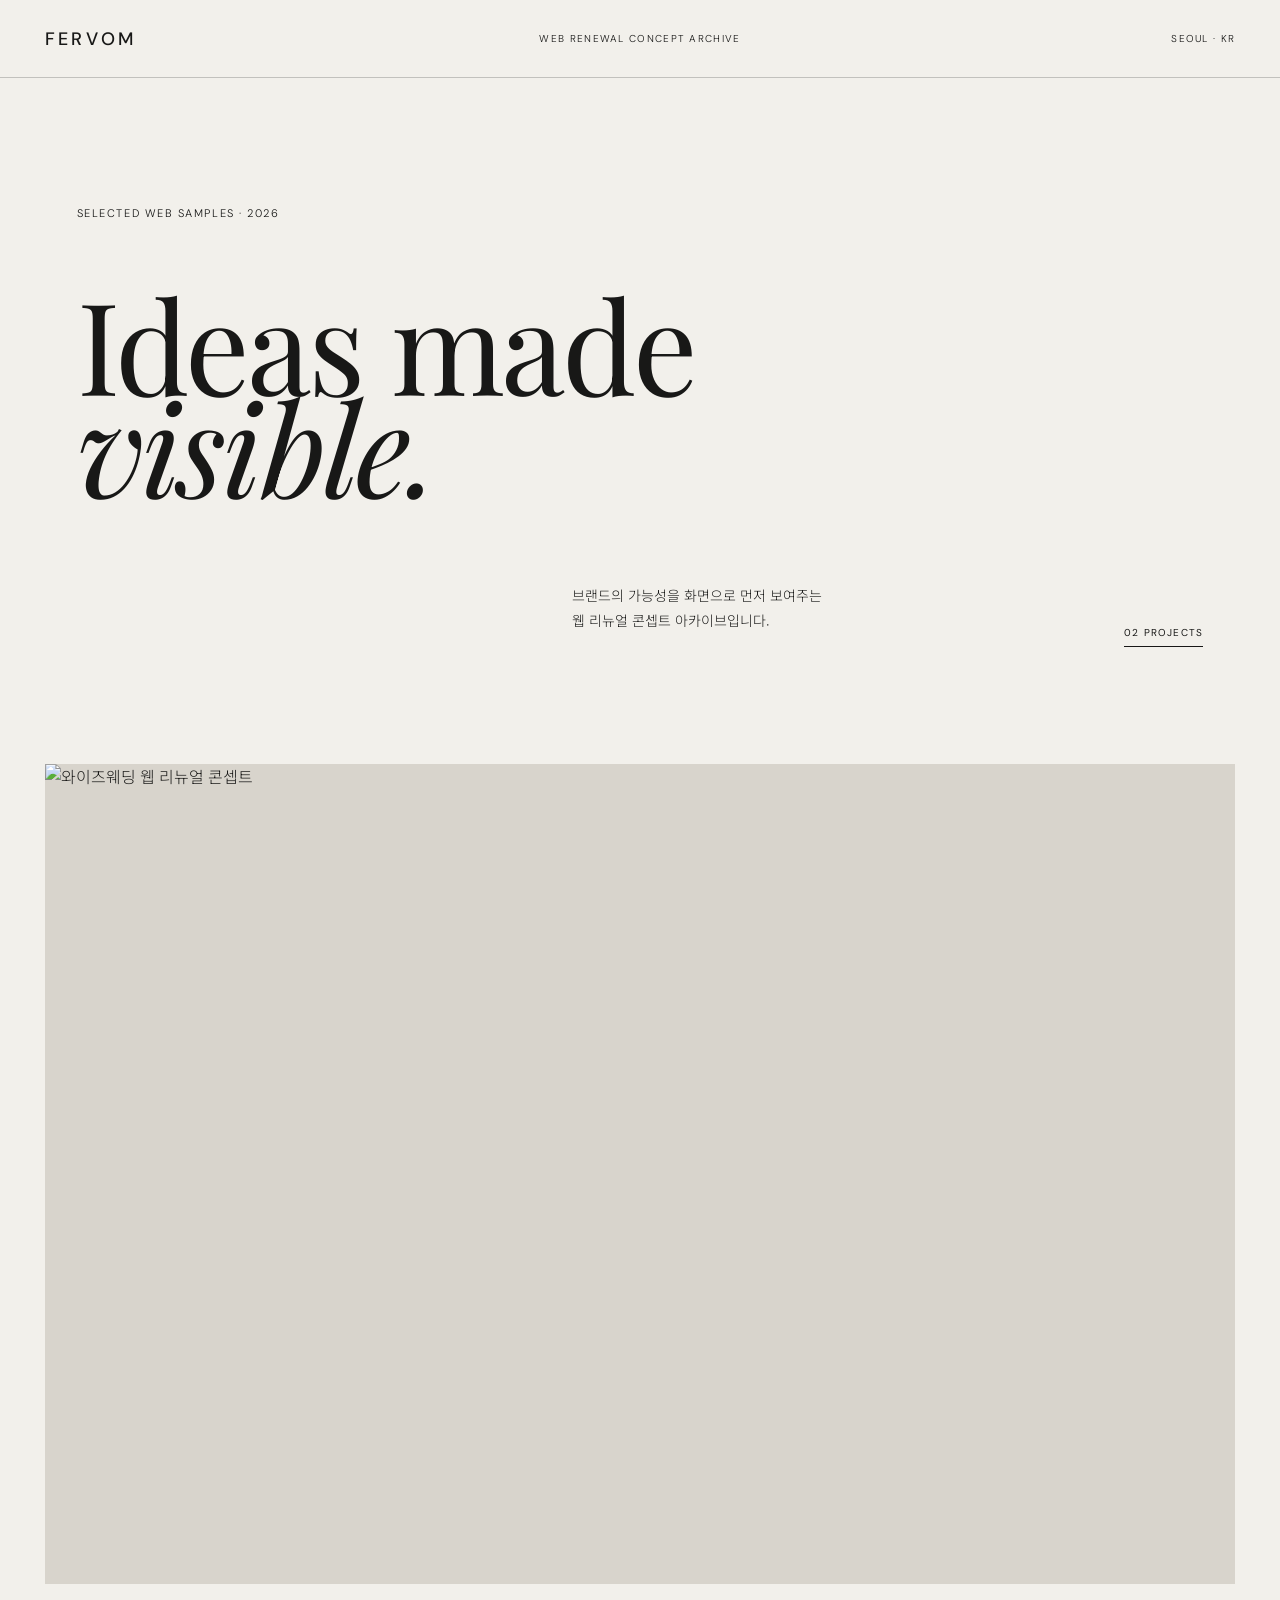
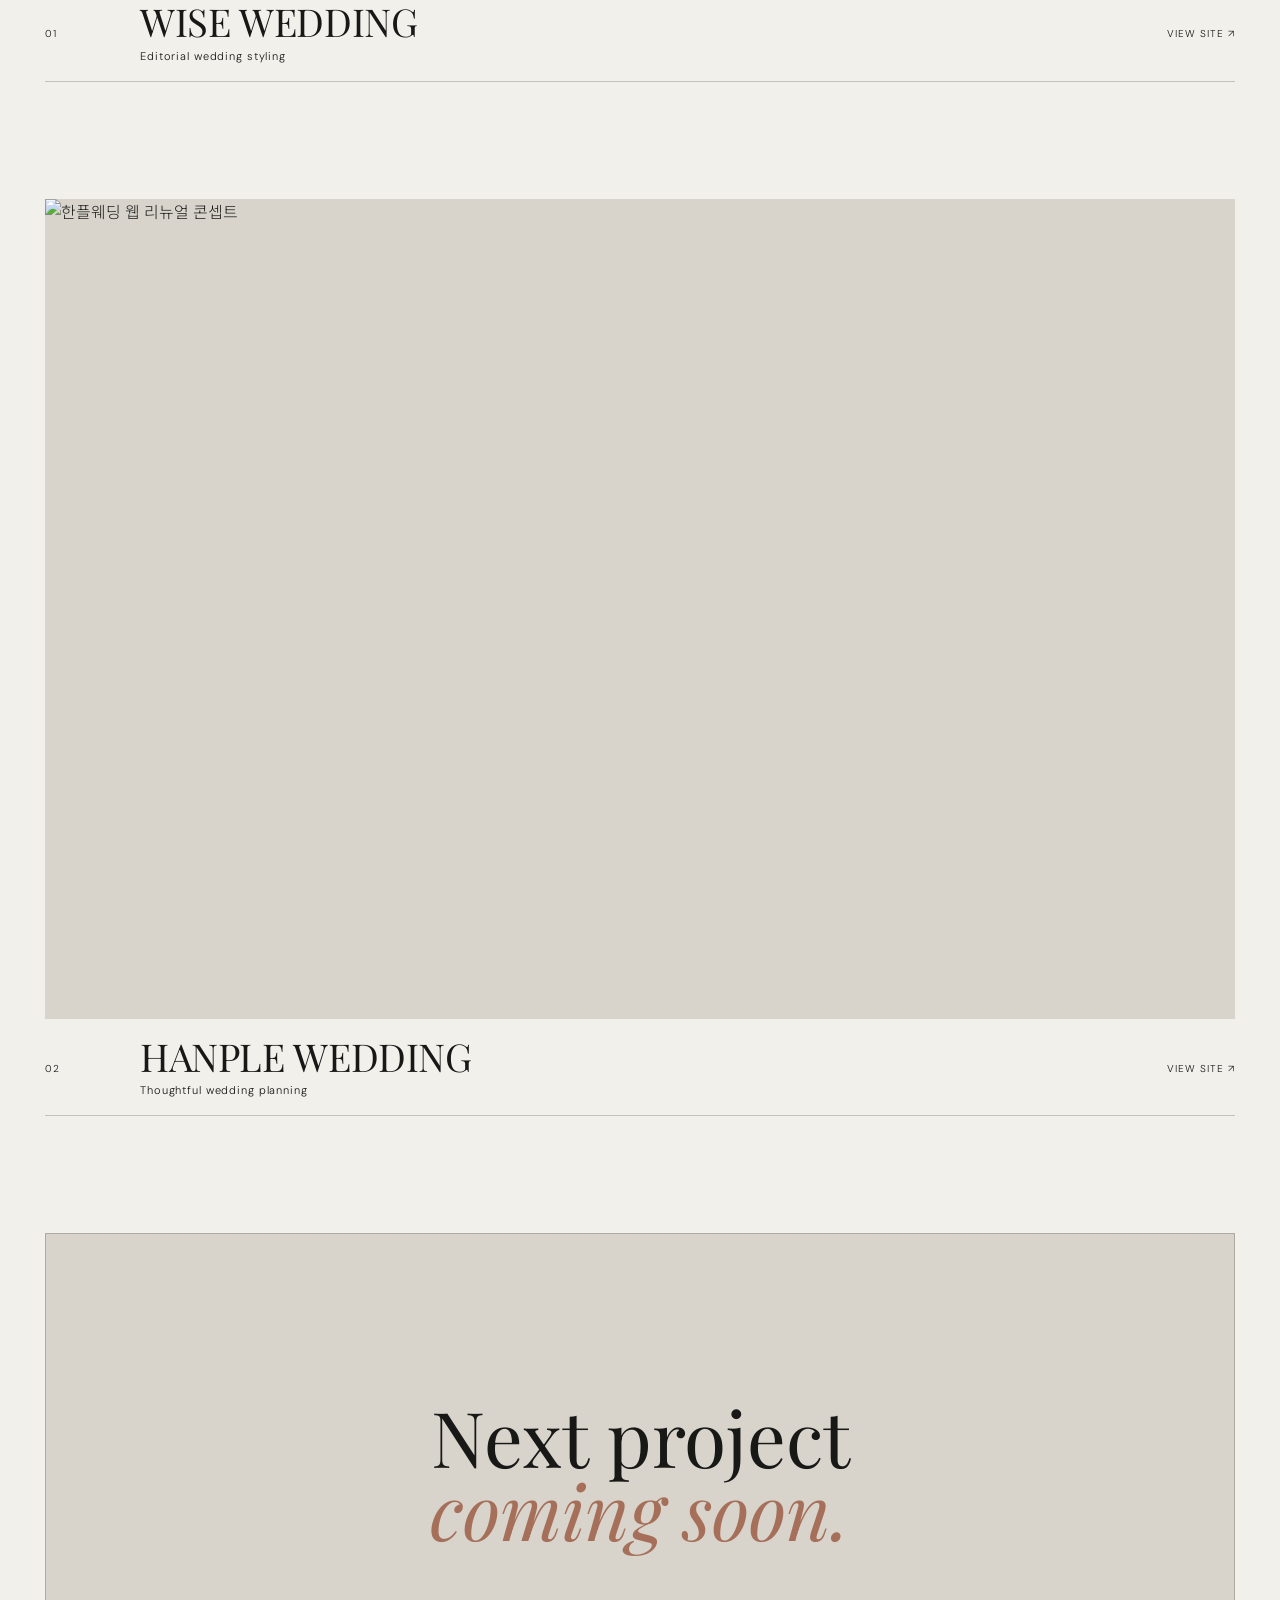
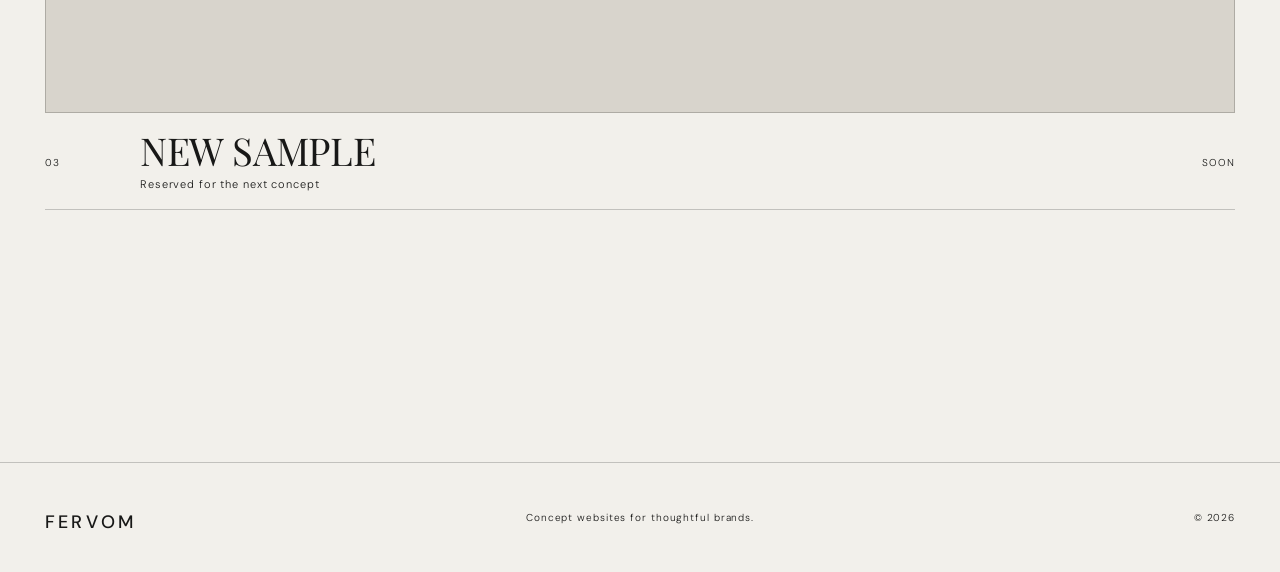
==== index.html @ 70a535e5 "Add static portfolio and wedding concept sites" ====
<!doctype html>
<html lang="ko">
<head>
  <meta charset="UTF-8">
  <meta name="viewport" content="width=device-width, initial-scale=1.0">
  <meta name="description" content="Fervom Web Portfolio — 웹 리뉴얼 콘셉트와 랜딩페이지 샘플 아카이브">
  <title>Fervom — Web Samples</title>
  <link rel="preconnect" href="https://fonts.googleapis.com">
  <link rel="preconnect" href="https://fonts.gstatic.com" crossorigin>
  <link href="https://fonts.googleapis.com/css2?family=DM+Sans:wght@300;400;500&family=Noto+Sans+KR:wght@300;400;500&family=Playfair+Display:ital@0;1&display=swap" rel="stylesheet">
  <link rel="stylesheet" href="styles.css">
</head>
<body>
  <header class="site-header">
    <a class="logo" href="./">FERVOM</a>
    <p>WEB RENEWAL CONCEPT ARCHIVE</p>
    <span>SEOUL · KR</span>
  </header>

  <main>
    <section class="intro">
      <p class="eyebrow">SELECTED WEB SAMPLES · 2026</p>
      <h1>Ideas made<br><em>visible.</em></h1>
      <div class="intro-note">
        <p>브랜드의 가능성을 화면으로 먼저 보여주는<br>웹 리뉴얼 콘셉트 아카이브입니다.</p>
        <span class="count">02 PROJECTS</span>
      </div>
    </section>

    <section class="projects" aria-label="웹사이트 샘플 목록">
      <article class="project-card">
        <a class="preview" href="./sites/wise-wedding/" aria-label="와이즈웨딩 콘셉트 사이트 보기">
          <img src="https://www.wisewedding.co.kr/upFolder/banner/260730111835_wbanner.jpg" alt="와이즈웨딩 웹 리뉴얼 콘셉트" loading="eager">
          <span class="open-mark">OPEN<br>PROJECT ↗</span>
        </a>
        <div class="project-info">
          <span>01</span>
          <div><h2>WISE WEDDING</h2><p>Editorial wedding styling</p></div>
          <a href="./sites/wise-wedding/">VIEW SITE ↗</a>
        </div>
      </article>

      <article class="project-card">
        <a class="preview" href="./sites/hanple-wedding/" aria-label="한플웨딩 콘셉트 사이트 보기">
          <img src="https://cdn.imweb.me/thumbnail/20220211/a805187f2c6ee.jpg" alt="한플웨딩 웹 리뉴얼 콘셉트" loading="lazy">
          <span class="open-mark">OPEN<br>PROJECT ↗</span>
        </a>
        <div class="project-info">
          <span>02</span>
          <div><h2>HANPLE WEDDING</h2><p>Thoughtful wedding planning</p></div>
          <a href="./sites/hanple-wedding/">VIEW SITE ↗</a>
        </div>
      </article>

      <article class="project-card coming-soon">
        <div class="preview"><p>Next project<br><em>coming soon.</em></p></div>
        <div class="project-info"><span>03</span><div><h2>NEW SAMPLE</h2><p>Reserved for the next concept</p></div><span>SOON</span></div>
      </article>
    </section>
  </main>

  <footer>
    <a class="logo" href="./">FERVOM</a>
    <p>Concept websites for thoughtful brands.</p>
    <p>© <span id="year">2026</span></p>
  </footer>
  <script src="script.js"></script>
</body>
</html>
---- styles.css ----
:root{--ink:#181817;--paper:#f2f0eb;--line:rgba(24,24,23,.22);--accent:#a66f59;--sans:"DM Sans","Noto Sans KR",sans-serif;--serif:"Playfair Display",Georgia,serif}*{box-sizing:border-box}html{scroll-behavior:smooth}body{margin:0;background:var(--paper);color:var(--ink);font-family:var(--sans);font-weight:300}a{color:inherit}.site-header{height:78px;padding:0 3.5vw;display:grid;grid-template-columns:1fr 1fr 1fr;align-items:center;border-bottom:1px solid var(--line);font-size:10px;letter-spacing:.13em}.logo{text-decoration:none;font-size:18px;font-weight:500;letter-spacing:.18em}.site-header p{text-align:center}.site-header>span{text-align:right}.intro{min-height:70vh;padding:13vh 6vw 9vh;position:relative}.eyebrow{font-size:11px;letter-spacing:.14em}.intro h1{font:400 clamp(74px,10vw,156px)/.8 var(--serif);letter-spacing:-.025em;margin:8vh 0}.intro h1 em{font-weight:400}.intro-note{display:flex;justify-content:space-between;align-items:end;margin-left:44%;font:300 14px/1.8 "Noto Sans KR",sans-serif}.count{font:10px var(--sans);letter-spacing:.12em;border-bottom:1px solid;padding-bottom:7px}.projects{padding:4vh 3.5vw 15vh}.project-card{margin-bottom:13vh;opacity:0;transform:translateY(24px);transition:opacity .75s,transform .75s}.project-card.visible{opacity:1;transform:none}.preview{display:block;height:min(68vw,820px);position:relative;overflow:hidden;background:#d8d4cc;text-decoration:none}.preview img{width:100%;height:100%;display:block;object-fit:cover;transition:transform 1.1s cubic-bezier(.2,.7,.2,1),filter .6s}.preview:hover img{transform:scale(1.025);filter:saturate(1.05)}.open-mark{position:absolute;right:24px;bottom:24px;width:94px;height:94px;border-radius:50%;display:grid;place-items:center;text-align:center;background:rgba(242,240,235,.94);font-size:9px;letter-spacing:.1em;transform:scale(.8);opacity:0;transition:.35s}.preview:hover .open-mark{transform:scale(1);opacity:1}.project-info{display:grid;grid-template-columns:8% 1fr auto;align-items:baseline;padding:18px 0;border-bottom:1px solid var(--line)}.project-info>span,.project-info>a{font-size:10px;letter-spacing:.1em;text-decoration:none}.project-info h2{font:400 clamp(24px,3vw,44px)/1 var(--serif);letter-spacing:-.01em;margin:0}.project-info p{font-size:11px;letter-spacing:.08em;margin:8px 0 0}.coming-soon .preview{height:min(40vw,480px);display:grid;place-items:center;border:1px solid var(--line)}.coming-soon .preview p{font:400 clamp(42px,6vw,82px)/.95 var(--serif);text-align:center;margin:0}.coming-soon .preview em{color:var(--accent)}footer{padding:38px 3.5vw;border-top:1px solid var(--line);display:grid;grid-template-columns:1fr 1fr 1fr;align-items:end;font-size:10px;letter-spacing:.09em}footer p:nth-child(2){text-align:center}footer p:last-child{text-align:right}
@media(max-width:720px){.site-header{height:68px;padding:0 20px;grid-template-columns:1fr auto}.site-header p{display:none}.site-header>span{font-size:9px}.intro{min-height:72svh;padding:13vh 22px 9vh}.eyebrow{font-size:10px}.intro h1{font-size:clamp(66px,20vw,88px);line-height:.86;margin:10vh 0 8vh}.intro-note{margin:0;display:grid;grid-template-columns:1fr auto;gap:16px;font-size:14px}.count{font-size:9px}.projects{padding:3vh 20px 12vh}.project-card{margin-bottom:90px}.preview{height:120vw;max-height:none}.open-mark{opacity:1;transform:none;width:82px;height:82px;right:14px;bottom:14px;font-size:8px}.project-info{grid-template-columns:34px 1fr;padding:16px 0;gap:4px}.project-info h2{font-size:28px}.project-info p{font-size:10px;line-height:1.5}.project-info>a,.project-info>span:last-child{grid-column:2;margin-top:12px;justify-self:start;font-size:10px}.coming-soon .preview{height:90vw}.coming-soon .preview p{font-size:13vw}footer{padding:32px 20px;grid-template-columns:1fr auto;gap:22px}footer p:nth-child(2){grid-row:2;text-align:left}footer p:last-child{grid-column:2;grid-row:1/3}}
@media(prefers-reduced-motion:reduce){*{transition:none!important}.project-card{opacity:1;transform:none}}
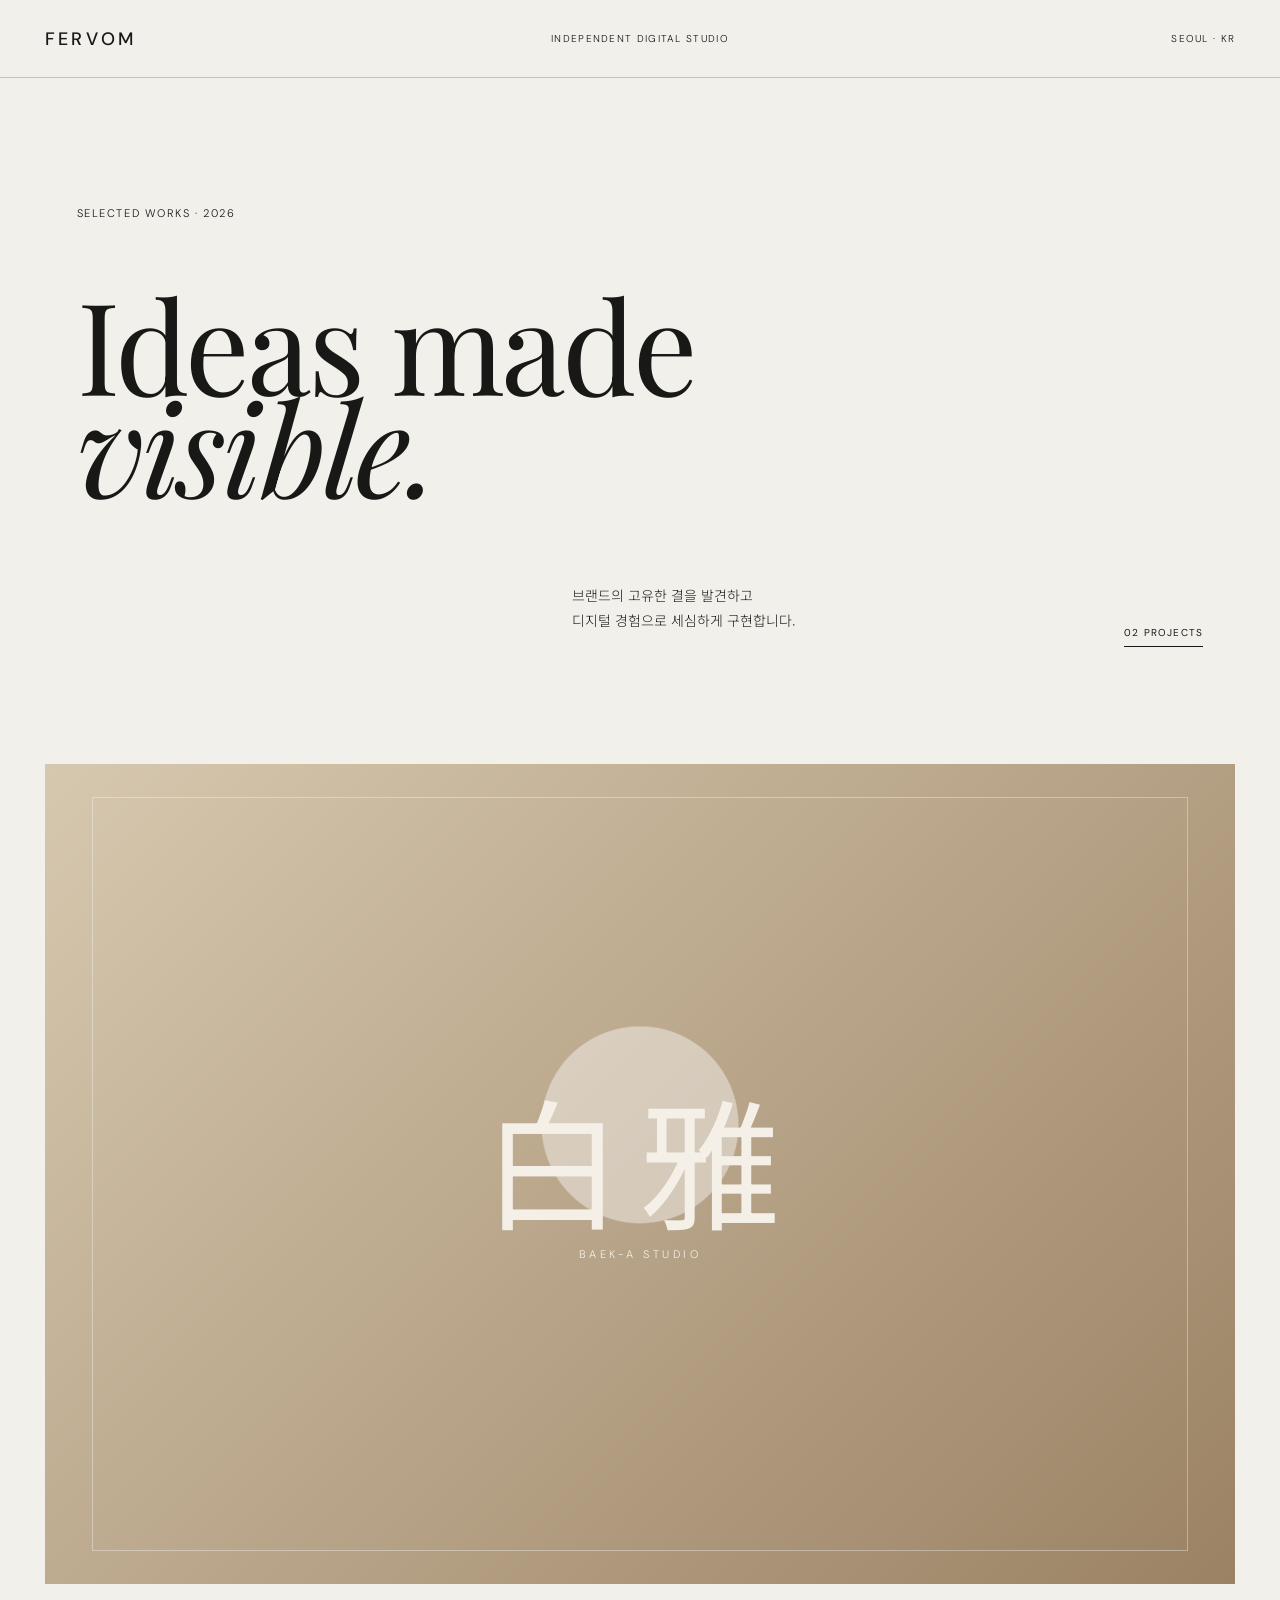
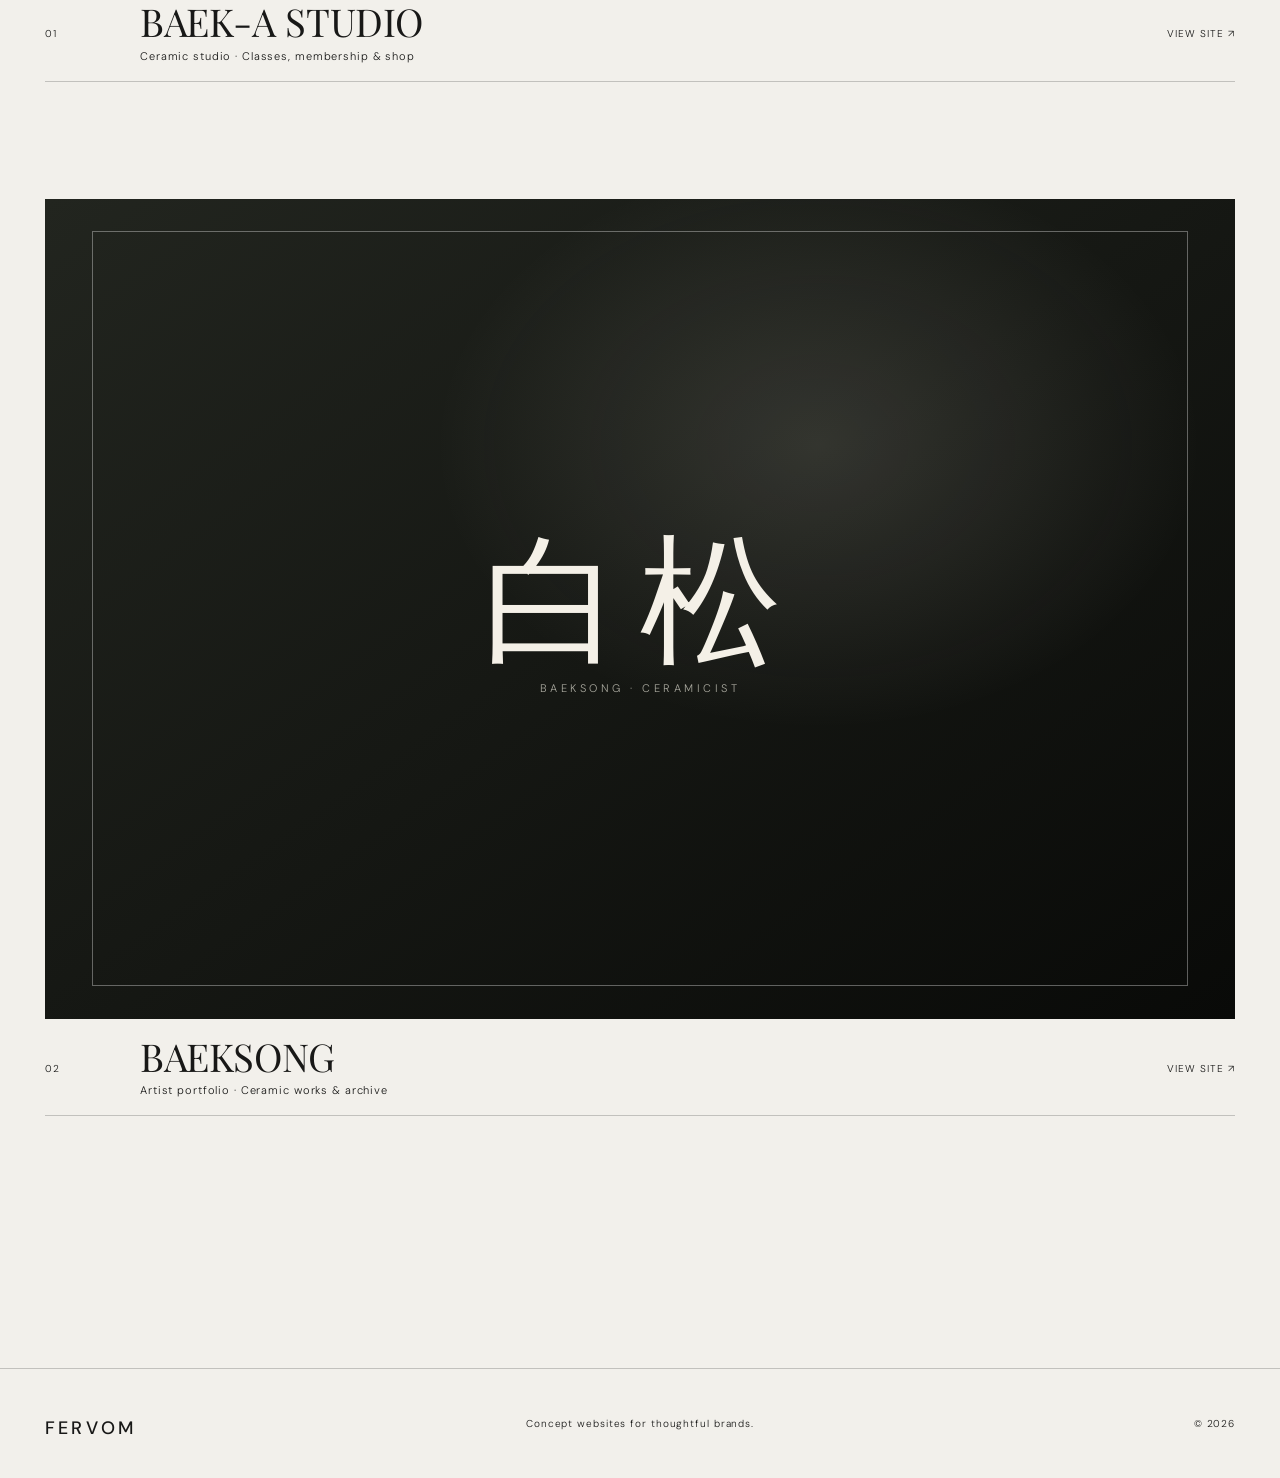
==== commit 14756053: "Update portfolio with Baek-A and Baeksong" ====
--- a/index.html
+++ b/index.html
@@ -3,8 +3,8 @@
 <head>
   <meta charset="UTF-8">
   <meta name="viewport" content="width=device-width, initial-scale=1.0">
-  <meta name="description" content="Fervom Web Portfolio — 웹 리뉴얼 콘셉트와 랜딩페이지 샘플 아카이브">
-  <title>Fervom — Web Samples</title>
+  <meta name="description" content="Fervom Web Portfolio — 브랜드의 결을 웹으로 구현한 프로젝트 아카이브">
+  <title>Fervom — Selected Works</title>
   <link rel="preconnect" href="https://fonts.googleapis.com">
   <link rel="preconnect" href="https://fonts.gstatic.com" crossorigin>
   <link href="https://fonts.googleapis.com/css2?family=DM+Sans:wght@300;400;500&family=Noto+Sans+KR:wght@300;400;500&family=Playfair+Display:ital@0;1&display=swap" rel="stylesheet">
@@ -13,48 +13,43 @@
 <body>
   <header class="site-header">
     <a class="logo" href="./">FERVOM</a>
-    <p>WEB RENEWAL CONCEPT ARCHIVE</p>
+    <p>INDEPENDENT DIGITAL STUDIO</p>
     <span>SEOUL · KR</span>
   </header>
 
   <main>
     <section class="intro">
-      <p class="eyebrow">SELECTED WEB SAMPLES · 2026</p>
+      <p class="eyebrow">SELECTED WORKS · 2026</p>
       <h1>Ideas made<br><em>visible.</em></h1>
       <div class="intro-note">
-        <p>브랜드의 가능성을 화면으로 먼저 보여주는<br>웹 리뉴얼 콘셉트 아카이브입니다.</p>
+        <p>브랜드의 고유한 결을 발견하고<br>디지털 경험으로 세심하게 구현합니다.</p>
         <span class="count">02 PROJECTS</span>
       </div>
     </section>
 
-    <section class="projects" aria-label="웹사이트 샘플 목록">
+    <section class="projects" aria-label="웹사이트 프로젝트 목록">
       <article class="project-card">
-        <a class="preview" href="./sites/wise-wedding/" aria-label="와이즈웨딩 콘셉트 사이트 보기">
-          <img src="https://www.wisewedding.co.kr/upFolder/banner/260730111835_wbanner.jpg" alt="와이즈웨딩 웹 리뉴얼 콘셉트" loading="eager">
+        <a class="preview project-baeka" href="https://www.baek-a.com/" target="_blank" rel="noopener noreferrer" aria-label="백아스튜디오 웹사이트 새 창에서 보기">
+          <span class="project-wordmark" aria-hidden="true"><strong>白雅</strong><small>BAEK-A STUDIO</small></span>
           <span class="open-mark">OPEN<br>PROJECT ↗</span>
         </a>
         <div class="project-info">
           <span>01</span>
-          <div><h2>WISE WEDDING</h2><p>Editorial wedding styling</p></div>
-          <a href="./sites/wise-wedding/">VIEW SITE ↗</a>
+          <div><h2>BAEK-A STUDIO</h2><p>Ceramic studio · Classes, membership &amp; shop</p></div>
+          <a href="https://www.baek-a.com/" target="_blank" rel="noopener noreferrer">VIEW SITE ↗</a>
         </div>
       </article>
 
       <article class="project-card">
-        <a class="preview" href="./sites/hanple-wedding/" aria-label="한플웨딩 콘셉트 사이트 보기">
-          <img src="https://cdn.imweb.me/thumbnail/20220211/a805187f2c6ee.jpg" alt="한플웨딩 웹 리뉴얼 콘셉트" loading="lazy">
+        <a class="preview project-baeksong" href="https://www.baeksong.art/" target="_blank" rel="noopener noreferrer" aria-label="도예가 백송 포트폴리오 웹사이트 새 창에서 보기">
+          <span class="project-wordmark" aria-hidden="true"><strong>白松</strong><small>BAEKSONG · CERAMICIST</small></span>
           <span class="open-mark">OPEN<br>PROJECT ↗</span>
         </a>
         <div class="project-info">
           <span>02</span>
-          <div><h2>HANPLE WEDDING</h2><p>Thoughtful wedding planning</p></div>
-          <a href="./sites/hanple-wedding/">VIEW SITE ↗</a>
+          <div><h2>BAEKSONG</h2><p>Artist portfolio · Ceramic works &amp; archive</p></div>
+          <a href="https://www.baeksong.art/" target="_blank" rel="noopener noreferrer">VIEW SITE ↗</a>
         </div>
-      </article>
-
-      <article class="project-card coming-soon">
-        <div class="preview"><p>Next project<br><em>coming soon.</em></p></div>
-        <div class="project-info"><span>03</span><div><h2>NEW SAMPLE</h2><p>Reserved for the next concept</p></div><span>SOON</span></div>
       </article>
     </section>
   </main>
--- a/styles.css
+++ b/styles.css
@@ -1,3 +1,4 @@
 :root{--ink:#181817;--paper:#f2f0eb;--line:rgba(24,24,23,.22);--accent:#a66f59;--sans:"DM Sans","Noto Sans KR",sans-serif;--serif:"Playfair Display",Georgia,serif}*{box-sizing:border-box}html{scroll-behavior:smooth}body{margin:0;background:var(--paper);color:var(--ink);font-family:var(--sans);font-weight:300}a{color:inherit}.site-header{height:78px;padding:0 3.5vw;display:grid;grid-template-columns:1fr 1fr 1fr;align-items:center;border-bottom:1px solid var(--line);font-size:10px;letter-spacing:.13em}.logo{text-decoration:none;font-size:18px;font-weight:500;letter-spacing:.18em}.site-header p{text-align:center}.site-header>span{text-align:right}.intro{min-height:70vh;padding:13vh 6vw 9vh;position:relative}.eyebrow{font-size:11px;letter-spacing:.14em}.intro h1{font:400 clamp(74px,10vw,156px)/.8 var(--serif);letter-spacing:-.025em;margin:8vh 0}.intro h1 em{font-weight:400}.intro-note{display:flex;justify-content:space-between;align-items:end;margin-left:44%;font:300 14px/1.8 "Noto Sans KR",sans-serif}.count{font:10px var(--sans);letter-spacing:.12em;border-bottom:1px solid;padding-bottom:7px}.projects{padding:4vh 3.5vw 15vh}.project-card{margin-bottom:13vh;opacity:0;transform:translateY(24px);transition:opacity .75s,transform .75s}.project-card.visible{opacity:1;transform:none}.preview{display:block;height:min(68vw,820px);position:relative;overflow:hidden;background:#d8d4cc;text-decoration:none}.preview img{width:100%;height:100%;display:block;object-fit:cover;transition:transform 1.1s cubic-bezier(.2,.7,.2,1),filter .6s}.preview:hover img{transform:scale(1.025);filter:saturate(1.05)}.open-mark{position:absolute;right:24px;bottom:24px;width:94px;height:94px;border-radius:50%;display:grid;place-items:center;text-align:center;background:rgba(242,240,235,.94);font-size:9px;letter-spacing:.1em;transform:scale(.8);opacity:0;transition:.35s}.preview:hover .open-mark{transform:scale(1);opacity:1}.project-info{display:grid;grid-template-columns:8% 1fr auto;align-items:baseline;padding:18px 0;border-bottom:1px solid var(--line)}.project-info>span,.project-info>a{font-size:10px;letter-spacing:.1em;text-decoration:none}.project-info h2{font:400 clamp(24px,3vw,44px)/1 var(--serif);letter-spacing:-.01em;margin:0}.project-info p{font-size:11px;letter-spacing:.08em;margin:8px 0 0}.coming-soon .preview{height:min(40vw,480px);display:grid;place-items:center;border:1px solid var(--line)}.coming-soon .preview p{font:400 clamp(42px,6vw,82px)/.95 var(--serif);text-align:center;margin:0}.coming-soon .preview em{color:var(--accent)}footer{padding:38px 3.5vw;border-top:1px solid var(--line);display:grid;grid-template-columns:1fr 1fr 1fr;align-items:end;font-size:10px;letter-spacing:.09em}footer p:nth-child(2){text-align:center}footer p:last-child{text-align:right}
 @media(max-width:720px){.site-header{height:68px;padding:0 20px;grid-template-columns:1fr auto}.site-header p{display:none}.site-header>span{font-size:9px}.intro{min-height:72svh;padding:13vh 22px 9vh}.eyebrow{font-size:10px}.intro h1{font-size:clamp(66px,20vw,88px);line-height:.86;margin:10vh 0 8vh}.intro-note{margin:0;display:grid;grid-template-columns:1fr auto;gap:16px;font-size:14px}.count{font-size:9px}.projects{padding:3vh 20px 12vh}.project-card{margin-bottom:90px}.preview{height:120vw;max-height:none}.open-mark{opacity:1;transform:none;width:82px;height:82px;right:14px;bottom:14px;font-size:8px}.project-info{grid-template-columns:34px 1fr;padding:16px 0;gap:4px}.project-info h2{font-size:28px}.project-info p{font-size:10px;line-height:1.5}.project-info>a,.project-info>span:last-child{grid-column:2;margin-top:12px;justify-self:start;font-size:10px}.coming-soon .preview{height:90vw}.coming-soon .preview p{font-size:13vw}footer{padding:32px 20px;grid-template-columns:1fr auto;gap:22px}footer p:nth-child(2){grid-row:2;text-align:left}footer p:last-child{grid-column:2;grid-row:1/3}}
 @media(prefers-reduced-motion:reduce){*{transition:none!important}.project-card{opacity:1;transform:none}}
+.project-baeka,.project-baeksong{display:grid;place-items:center;isolation:isolate}.project-baeka{background:radial-gradient(circle at 50% 44%,rgba(255,255,255,.42) 0 13%,transparent 13.2%),linear-gradient(135deg,#d6c8af,#9b8264)}.project-baeksong{background:radial-gradient(ellipse at 65% 30%,rgba(229,225,211,.14),transparent 35%),linear-gradient(145deg,#22251f,#090a08)}.project-baeka:before,.project-baeksong:before{content:"";position:absolute;inset:4%;border:1px solid rgba(255,255,255,.34);z-index:-1}.project-wordmark{display:grid;gap:18px;text-align:center;color:#f4f0e7;transition:transform 1s cubic-bezier(.2,.7,.2,1)}.preview:hover .project-wordmark{transform:scale(1.025)}.project-wordmark strong{font:400 clamp(72px,11vw,170px)/1 "Noto Sans KR",serif;letter-spacing:.12em}.project-wordmark small{font-size:11px;letter-spacing:.32em}.project-baeksong .project-wordmark strong{font-family:var(--serif);font-weight:400}.project-baeksong .project-wordmark small{color:#aaa99f}
